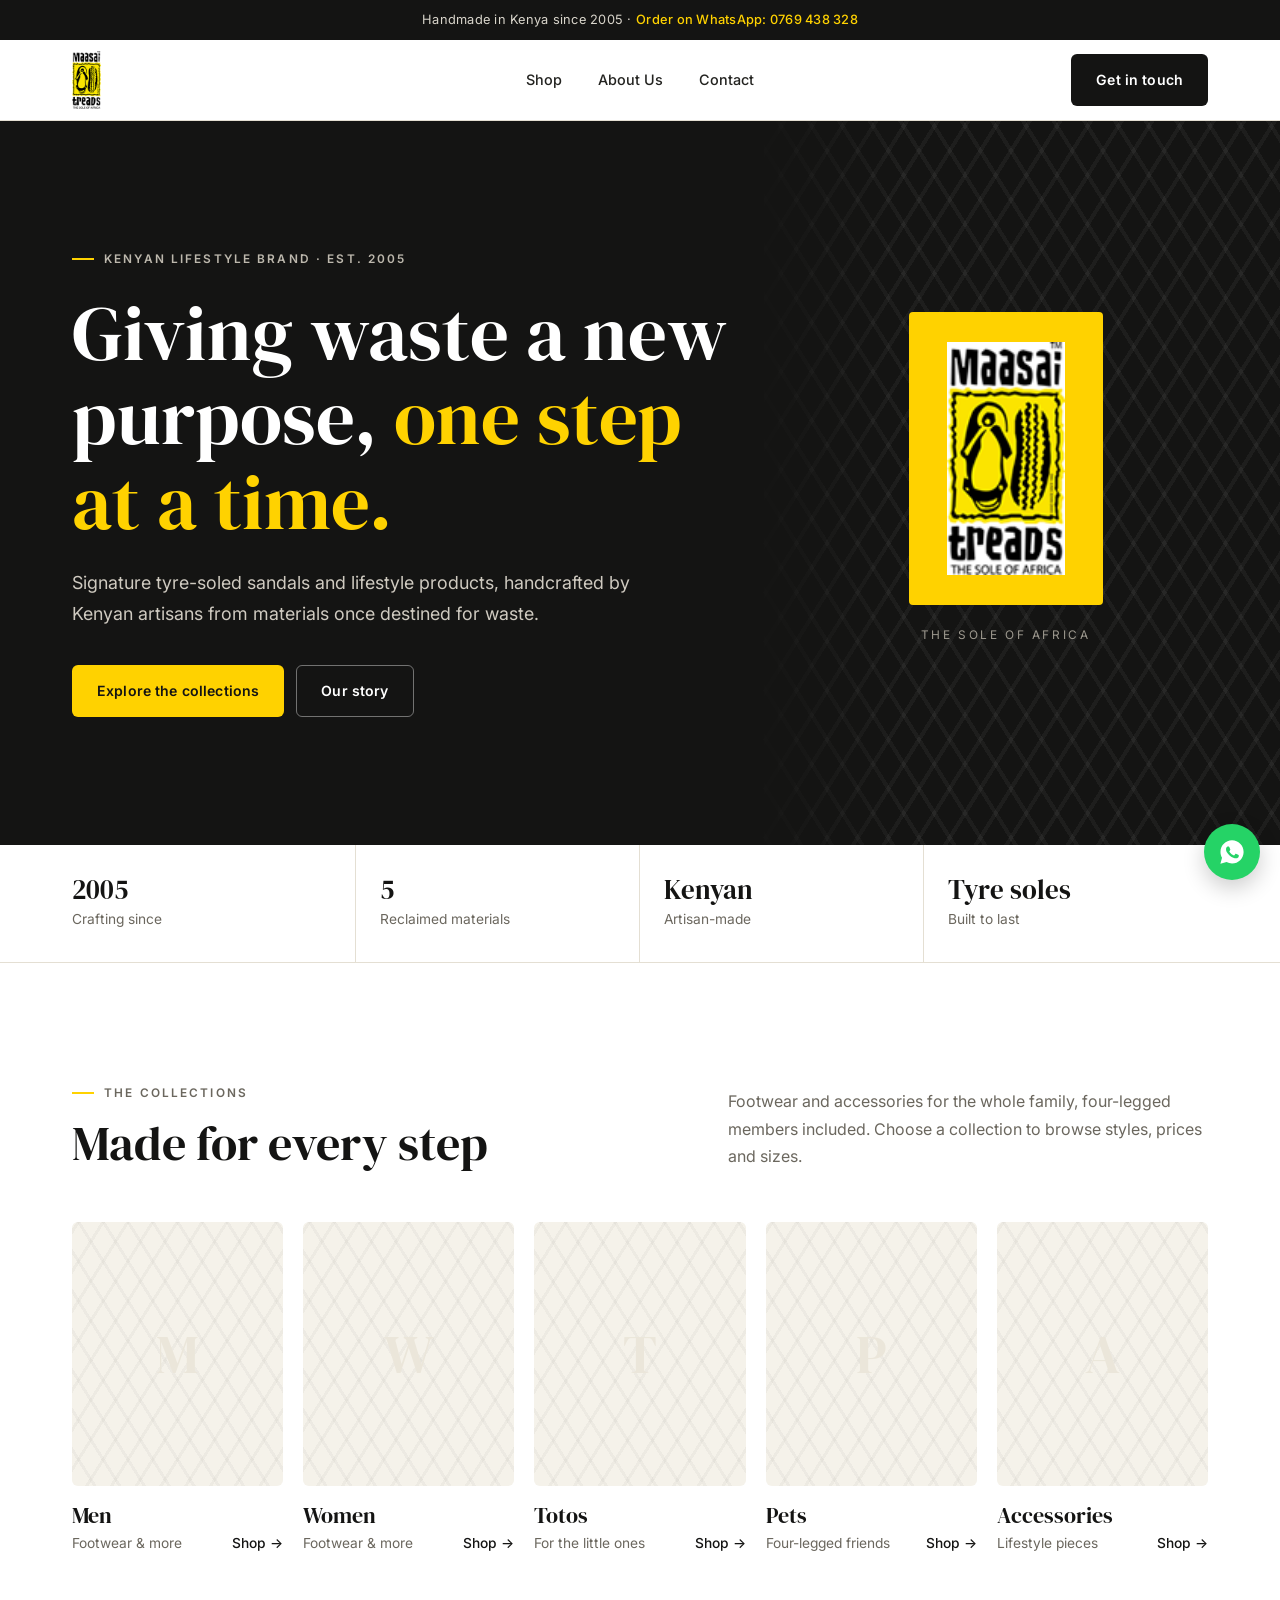
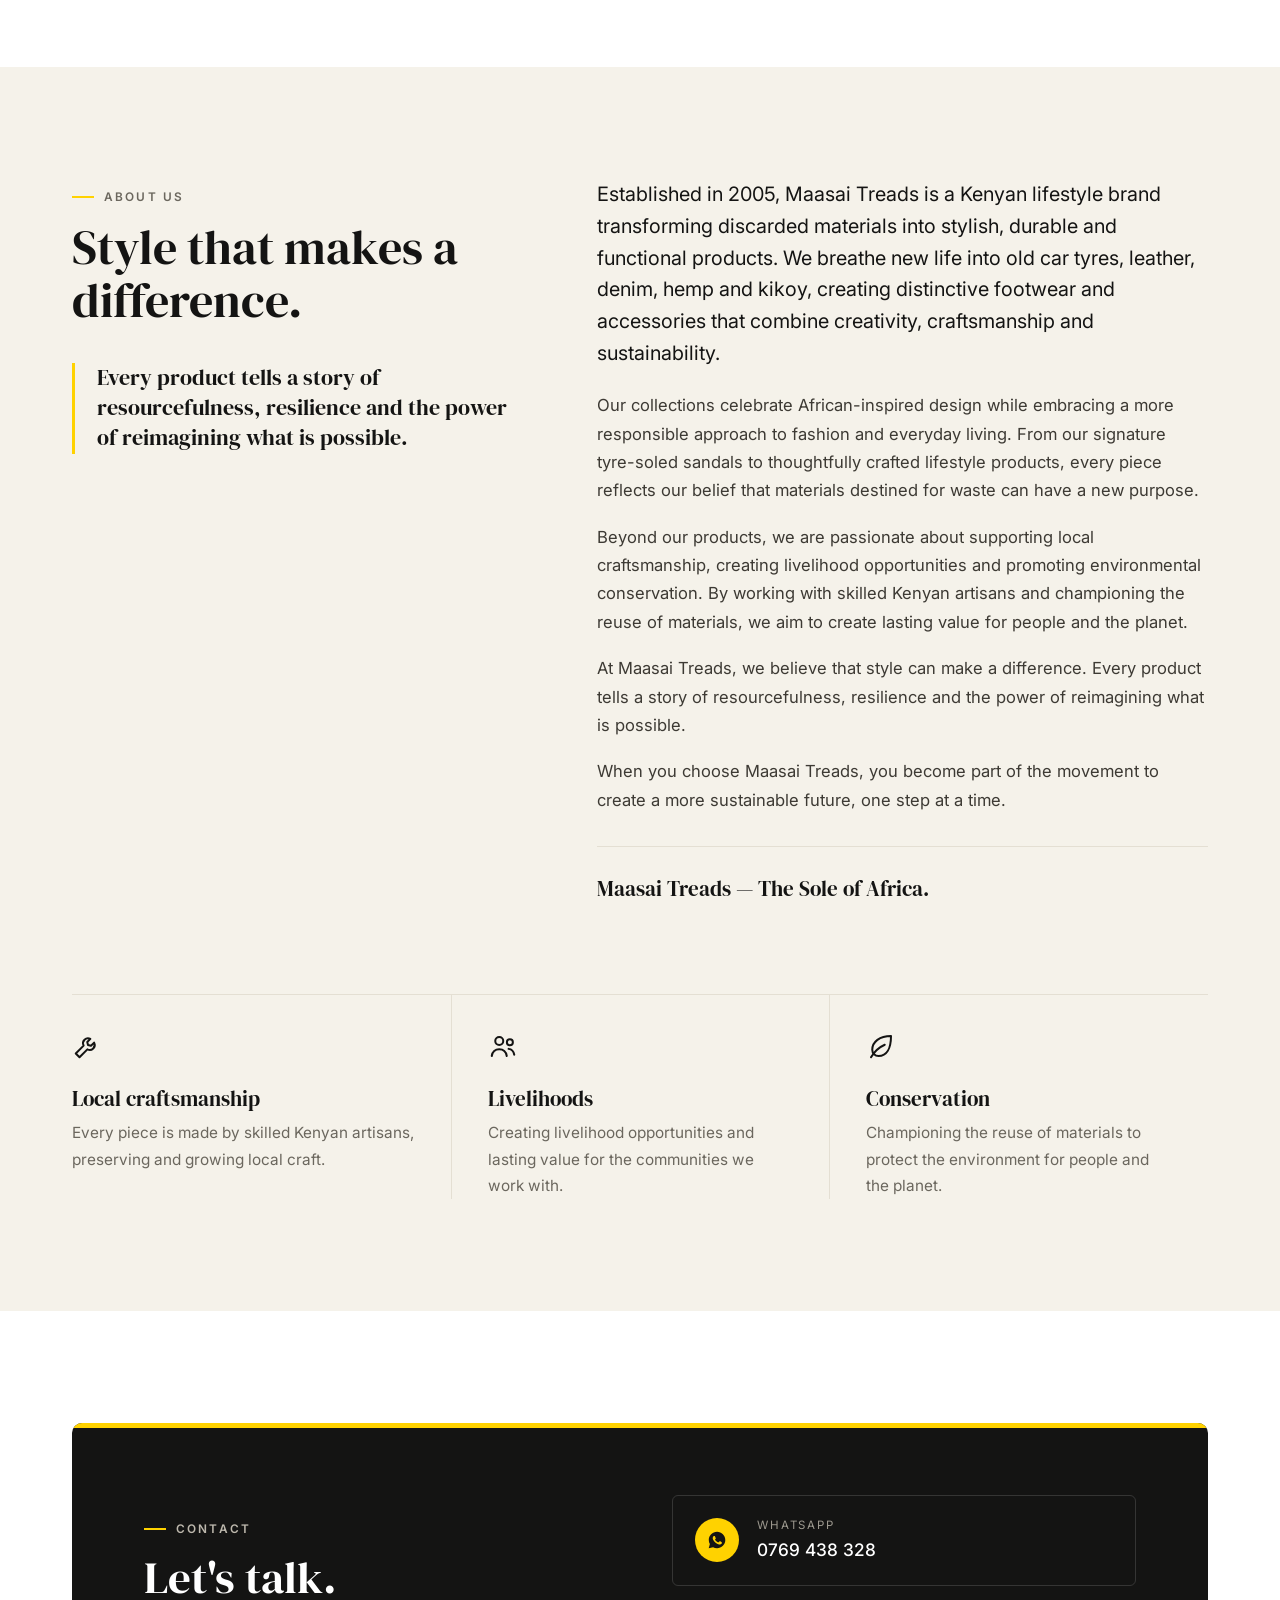
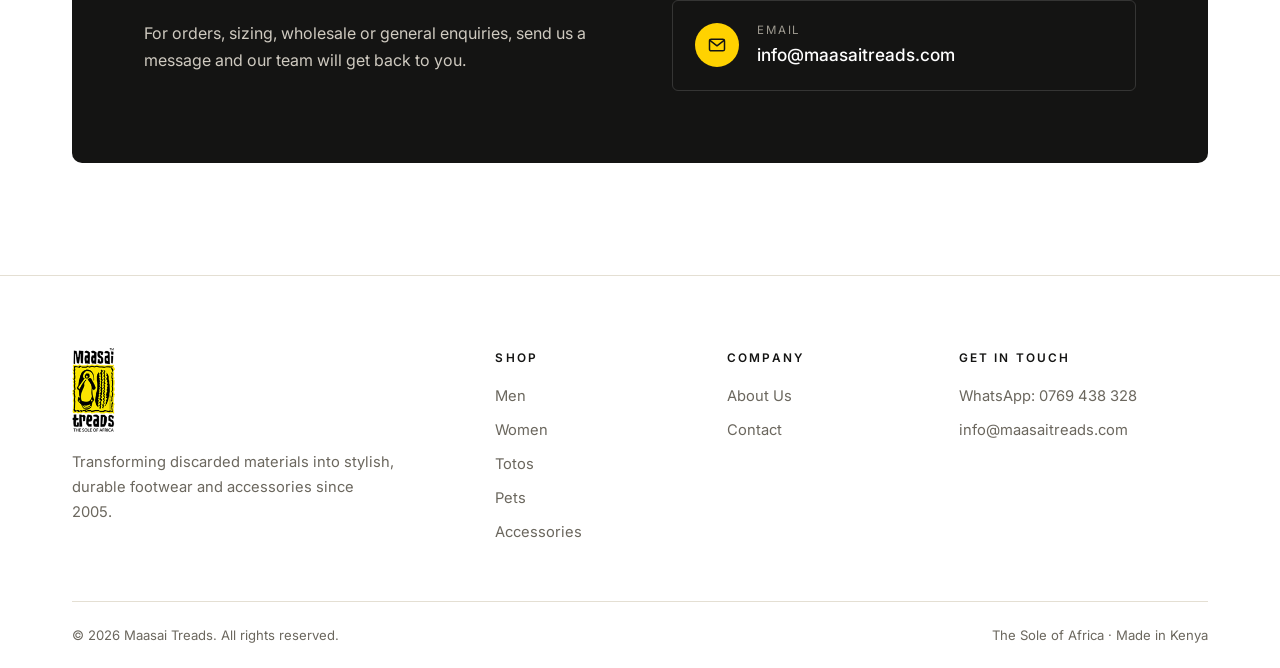
==== index.html @ 95a35d1b "Maasai Treads website: homepage and category shop pages Co-Authored-By: Claude Opus 5.5 <noreply@ant" ====
<!DOCTYPE html>
<html lang="en-GB">
<head>
<meta charset="utf-8">
<meta name="viewport" content="width=device-width, initial-scale=1">
<title>Maasai Treads — The Sole of Africa</title>
<meta name="description" content="Kenyan lifestyle brand since 2005, turning old car tyres, leather, denim, hemp and kikoy into footwear and accessories for men, women, totos and pets.">
<link rel="icon" href="assets/logo.png">
<link rel="preconnect" href="https://fonts.googleapis.com">
<link rel="preconnect" href="https://fonts.gstatic.com" crossorigin>
<link href="https://fonts.googleapis.com/css2?family=DM+Serif+Display&family=Inter:wght@400;500;600&display=swap" rel="stylesheet">
<link rel="stylesheet" href="assets/styles.css">
</head>
<body>

<div class="announce">Handmade in Kenya since 2005 · <a href="https://wa.me/254769438328" target="_blank" rel="noopener">Order on WhatsApp: 0769 438 328</a></div>

<header>
  <div class="wrap nav">
    <a class="brand" href="#top" aria-label="Maasai Treads home"><img src="assets/logo.png" alt="Maasai Treads — The Sole of Africa"></a>
    <ul>
      <li><a href="#shop">Shop</a></li>
      <li><a href="#about">About Us</a></li>
      <li><a href="#contact">Contact</a></li>
    </ul>
    <div class="nav-cta"><a class="btn btn-dark" href="#contact">Get in touch</a></div>
  </div>
</header>

<main id="top">

<section class="hero" style="padding:0">
  <div class="wrap hero-grid">
    <div>
      <div class="eyebrow">Kenyan lifestyle brand · Est. 2005</div>
      <h1>Giving waste a new purpose, <span>one step at a time.</span></h1>
      <p class="lede">Signature tyre-soled sandals and lifestyle products, handcrafted by Kenyan artisans from materials once destined for waste.</p>
      <div class="hero-actions">
        <a class="btn btn-yellow" href="#shop">Explore the collections</a>
        <a class="btn btn-ghost" href="#about">Our story</a>
      </div>
    </div>
    <div class="hero-mark">
      <div class="plate"><img src="assets/logo.png" alt=""></div>
      <small>The Sole of Africa</small>
    </div>
  </div>
</section>

<div class="facts">
  <div class="wrap facts-grid">
    <div class="fact"><b>2005</b><span>Crafting since</span></div>
    <div class="fact"><b>5</b><span>Reclaimed materials</span></div>
    <div class="fact"><b>Kenyan</b><span>Artisan-made</span></div>
    <div class="fact"><b>Tyre soles</b><span>Built to last</span></div>
  </div>
</div>

<section id="shop">
  <div class="wrap">
    <div class="section-head">
      <div>
        <div class="eyebrow">The collections</div>
        <h2>Made for every step</h2>
      </div>
      <p>Footwear and accessories for the whole family, four-legged members included. Choose a collection to browse styles, prices and sizes.</p>
    </div>
    <div class="cats">
      <a class="cat" href="men.html">
        <div class="img"><span>M</span></div><h3>Men</h3><p>Footwear &amp; more <em>Shop →</em></p>
      </a>
      <a class="cat" href="women.html">
        <div class="img"><span>W</span></div><h3>Women</h3><p>Footwear &amp; more <em>Shop →</em></p>
      </a>
      <a class="cat" href="totos.html">
        <div class="img"><span>T</span></div><h3>Totos</h3><p>For the little ones <em>Shop →</em></p>
      </a>
      <a class="cat" href="pets.html">
        <div class="img"><span>P</span></div><h3>Pets</h3><p>Four-legged friends <em>Shop →</em></p>
      </a>
      <a class="cat" href="accessories.html">
        <div class="img"><span>A</span></div><h3>Accessories</h3><p>Lifestyle pieces <em>Shop →</em></p>
      </a>
    </div>
  </div>
</section>

<section id="about" class="about">
  <div class="wrap">
    <div class="about-grid">
      <div class="about-aside">
        <div class="eyebrow">About Us</div>
        <h2>Style that makes a difference.</h2>
        <blockquote>Every product tells a story of resourcefulness, resilience and the power of reimagining what is possible.</blockquote>
      </div>
      <div class="about-copy">
        <p>Established in 2005, Maasai Treads is a Kenyan lifestyle brand transforming discarded materials into stylish, durable and functional products. We breathe new life into old car tyres, leather, denim, hemp and kikoy, creating distinctive footwear and accessories that combine creativity, craftsmanship and sustainability.</p>
        <p>Our collections celebrate African-inspired design while embracing a more responsible approach to fashion and everyday living. From our signature tyre-soled sandals to thoughtfully crafted lifestyle products, every piece reflects our belief that materials destined for waste can have a new purpose.</p>
        <p>Beyond our products, we are passionate about supporting local craftsmanship, creating livelihood opportunities and promoting environmental conservation. By working with skilled Kenyan artisans and championing the reuse of materials, we aim to create lasting value for people and the planet.</p>
        <p>At Maasai Treads, we believe that style can make a difference. Every product tells a story of resourcefulness, resilience and the power of reimagining what is possible.</p>
        <p>When you choose Maasai Treads, you become part of the movement to create a more sustainable future, one step at a time.</p>
        <div class="signoff">Maasai Treads — The Sole of Africa.</div>
      </div>
    </div>
    <div class="values">
      <div class="value">
        <svg viewBox="0 0 24 24" fill="none" stroke="currentColor" stroke-width="1.6" stroke-linecap="round" stroke-linejoin="round" aria-hidden="true"><path d="M14.7 6.3a4 4 0 0 0-5.4 5.4L3 18l3 3 6.3-6.3a4 4 0 0 0 5.4-5.4l-2.5 2.5-2.4-.6-.6-2.4 2.5-2.5Z"/></svg>
        <h3>Local craftsmanship</h3><p>Every piece is made by skilled Kenyan artisans, preserving and growing local craft.</p>
      </div>
      <div class="value">
        <svg viewBox="0 0 24 24" fill="none" stroke="currentColor" stroke-width="1.6" stroke-linecap="round" stroke-linejoin="round" aria-hidden="true"><circle cx="9" cy="8" r="3.2"/><path d="M3 20c.6-3.4 3-5.4 6-5.4s5.4 2 6 5.4"/><circle cx="17.5" cy="9" r="2.4"/><path d="M16.5 14.3c2.4.2 4 1.9 4.5 4.7"/></svg>
        <h3>Livelihoods</h3><p>Creating livelihood opportunities and lasting value for the communities we work with.</p>
      </div>
      <div class="value">
        <svg viewBox="0 0 24 24" fill="none" stroke="currentColor" stroke-width="1.6" stroke-linecap="round" stroke-linejoin="round" aria-hidden="true"><path d="M20 4c-9 0-15 4.5-15 11a5 5 0 0 0 5 5c6.5 0 10-6 10-16Z"/><path d="M4 21c3-5 6.5-8 11-10"/></svg>
        <h3>Conservation</h3><p>Championing the reuse of materials to protect the environment for people and the planet.</p>
      </div>
    </div>
  </div>
</section>

<section id="contact">
  <div class="wrap">
    <div class="contact-box">
      <div>
        <div class="eyebrow">Contact</div>
        <h2>Let's talk.</h2>
        <p>For orders, sizing, wholesale or general enquiries, send us a message and our team will get back to you.</p>
      </div>
      <div class="contact-list">
        <a class="contact-item" href="https://wa.me/254769438328" target="_blank" rel="noopener">
          <span class="ic"><svg viewBox="0 0 24 24" fill="currentColor" aria-hidden="true"><path d="M12.04 2C6.58 2 2.13 6.45 2.13 11.91c0 1.75.46 3.45 1.32 4.95L2.05 22l5.25-1.38a9.9 9.9 0 0 0 4.74 1.21h.01c5.46 0 9.91-4.45 9.91-9.91C21.96 6.45 17.5 2 12.04 2Zm5.8 14.03c-.24.68-1.42 1.3-1.950 1.35-.5.05-.97.23-3.26-.68-2.76-1.09-4.5-3.91-4.64-4.09-.13-.18-1.1-1.47-1.1-2.8 0-1.33.7-1.99.95-2.260.24-.27.53-.34.71-.34l.51.01c.16.01.38-.06.6.46.23.54.77 1.87.84 2.01.07.13.11.29.02.47-.09.18-.13.29-.27.45-.13.16-.28.35-.4.47-.13.13-.27.28-.12.55.16.27.7 1.15 1.5 1.86 1.03.92 1.9 1.2 2.17 1.34.27.13.43.11.58-.07.16-.18.67-.78.85-1.05.18-.27.36-.22.6-.13.25.09 1.57.74 1.84.88.27.13.45.2.52.31.07.11.07.65-.17 1.33Z"/></svg></span>
          <span><small>WhatsApp</small><strong>0769 438 328</strong></span>
        </a>
        <a class="contact-item" href="mailto:info@maasaitreads.com">
          <span class="ic"><svg viewBox="0 0 24 24" fill="none" stroke="currentColor" stroke-width="1.8" stroke-linecap="round" stroke-linejoin="round" aria-hidden="true"><rect x="3" y="5" width="18" height="14" rx="2"/><path d="m3.5 6.5 8.5 6.5 8.5-6.5"/></svg></span>
          <span><small>Email</small><strong>info@maasaitreads.com</strong></span>
        </a>
      </div>
    </div>
  </div>
</section>

</main>

<footer>
  <div class="wrap">
    <div class="foot-grid">
      <div>
        <img src="assets/logo.png" alt="Maasai Treads">
        <p>Transforming discarded materials into stylish, durable footwear and accessories since 2005.</p>
      </div>
      <div>
        <h4>Shop</h4>
        <ul>
          <li><a href="men.html">Men</a></li>
          <li><a href="women.html">Women</a></li>
          <li><a href="totos.html">Totos</a></li>
          <li><a href="pets.html">Pets</a></li>
          <li><a href="accessories.html">Accessories</a></li>
        </ul>
      </div>
      <div>
        <h4>Company</h4>
        <ul>
          <li><a href="#about">About Us</a></li>
          <li><a href="#contact">Contact</a></li>
        </ul>
      </div>
      <div>
        <h4>Get in touch</h4>
        <ul>
          <li><a href="https://wa.me/254769438328" target="_blank" rel="noopener">WhatsApp: 0769 438 328</a></li>
          <li><a href="mailto:info@maasaitreads.com">info@maasaitreads.com</a></li>
        </ul>
      </div>
    </div>
    <div class="foot-bottom">
      <span>© <span id="yr">2026</span> Maasai Treads. All rights reserved.</span>
      <span>The Sole of Africa · Made in Kenya</span>
    </div>
  </div>
</footer>

<a class="wa-float" href="https://wa.me/254769438328" target="_blank" rel="noopener" aria-label="Chat with us on WhatsApp">
  <svg viewBox="0 0 24 24" fill="currentColor" aria-hidden="true"><path d="M12.04 2C6.58 2 2.13 6.45 2.130 11.91c0 1.75.46 3.45 1.32 4.95L2.05 22l5.25-1.38a9.9 9.9 0 0 0 4.74 1.21h.01c5.46 0 9.91-4.45 9.91-9.91C21.96 6.45 17.5 2 12.04 2Zm5.8 14.03c-.24.68-1.42 1.3-1.95 1.35-.5.05-.97.23-3.26-.68-2.76-1.09-4.5-3.91-4.64-4.09-.13-.18-1.1-1.47-1.1-2.8 0-1.33.7-1.99.95-2.26.24-.27.53-.34.71-.34l.51.01c.16.01.38-.06.6.46.23.54.77 1.87.84 2.01.07.13.11.29.02.47-.09.18-.13.29-.27.45-.13.16-.28.35-.4.47-.13.13-.27.28-.12.55.16.27.7 1.15 1.5 1.86 1.03.92 1.9 1.2 2.17 1.34.27.13.43.11.58-.07.16-.18.67-.78.85-1.05.18-.27.36-.22.6-.13.25.09 1.57.74 1.84.88.27.13.45.2.52.31.07.11.07.65-.17 1.33Z"/></svg>
</a>

<script>document.getElementById('yr').textContent=new Date().getFullYear()</script>
</body>
</html>
---- assets/styles.css ----
:root{
  --yellow:#ffd200;
  --black:#141413;
  --ink:#232320;
  --muted:#6b675e;
  --paper:#ffffff;
  --stone:#f5f2ea;
  --stone-2:#ebe6da;
  --line:#e4dfd3;
  --r:6px;
  --maxw:1200px;
  --f-display:'DM Serif Display',Georgia,serif;
  --f-body:'Inter',system-ui,-apple-system,'Segoe UI',sans-serif;
}
*{box-sizing:border-box}
html{scroll-behavior:smooth;scroll-padding-top:90px}
body{margin:0;background:var(--paper);color:var(--ink);font-family:var(--f-body);font-size:16px;line-height:1.7;-webkit-font-smoothing:antialiased}
h1,h2,h3{font-family:var(--f-display);font-weight:400;line-height:1.1;margin:0;color:var(--black)}
p{margin:0 0 1.1em}
a{color:inherit}
img{max-width:100%;display:block}
.wrap{max-width:var(--maxw);margin:0 auto;padding:0 32px}
.eyebrow{display:inline-flex;align-items:center;gap:10px;font-size:.74rem;font-weight:600;letter-spacing:.18em;text-transform:uppercase;color:var(--muted)}
.eyebrow::before{content:"";width:22px;height:2px;background:var(--yellow)}

/* announcement + header */
.announce{background:var(--black);color:#d9d5cb;font-size:.8rem;text-align:center;padding:9px 16px;letter-spacing:.02em}
.announce a{color:var(--yellow);text-decoration:none;font-weight:500}
header{position:sticky;top:0;z-index:20;background:rgba(255,255,255,.96);backdrop-filter:blur(8px);border-bottom:1px solid var(--line)}
.nav{display:grid;grid-template-columns:1fr auto 1fr;align-items:center;height:80px}
.brand{display:flex;align-items:center;text-decoration:none}
.brand img{height:58px;width:auto}
.nav ul{display:flex;gap:36px;list-style:none;margin:0;padding:0}
.nav ul a{text-decoration:none;font-size:.9rem;font-weight:500;color:var(--ink);padding:6px 0;border-bottom:2px solid transparent}
.nav ul a:hover{border-color:var(--yellow)}
.nav-cta{justify-self:end}
.btn{display:inline-flex;align-items:center;justify-content:center;gap:9px;padding:13px 24px;border-radius:var(--r);font-weight:600;font-size:.88rem;letter-spacing:.01em;text-decoration:none;border:1px solid transparent;transition:background .2s,color .2s,border-color .2s}
.btn-dark{background:var(--black);color:#fff}
.btn-dark:hover{background:#000}
.btn-yellow{background:var(--yellow);color:var(--black)}
.btn-yellow:hover{background:#ffdc33}
.btn-ghost{border-color:rgba(255,255,255,.4);color:#fff}
.btn-ghost:hover{border-color:#fff}
.btn svg{width:17px;height:17px;flex:none}

/* hero */
.hero{background:var(--black);color:#fff;position:relative;overflow:hidden}
.hero::after{content:"";position:absolute;inset:0 0 0 58%;
  background-image:
    repeating-linear-gradient(58deg, transparent 0 22px, rgba(255,255,255,.045) 22px 26px),
    repeating-linear-gradient(-58deg, transparent 0 22px, rgba(255,255,255,.045) 22px 26px);
  -webkit-mask-image:linear-gradient(90deg,transparent,#000 30%);mask-image:linear-gradient(90deg,transparent,#000 30%)}
.hero-grid{position:relative;z-index:1;display:grid;grid-template-columns:1.25fr .75fr;gap:56px;align-items:center;padding-top:120px;padding-bottom:128px}
.hero .eyebrow{color:#bdb8ad}
.hero h1{color:#fff;font-size:clamp(2.7rem,6vw,4.8rem);margin:22px 0 24px;max-width:12em}
.hero h1 span{color:var(--yellow)}
.hero .lede{font-size:1.12rem;color:#cfcac0;max-width:33em}
.hero-actions{display:flex;flex-wrap:wrap;gap:12px;margin-top:36px}
.hero-mark{justify-self:center;display:flex;flex-direction:column;align-items:center;gap:20px}
.hero-mark .plate{background:var(--yellow);padding:30px 38px;border-radius:4px}
.hero-mark img{width:118px;height:auto}
.hero-mark small{font-size:.74rem;letter-spacing:.22em;text-transform:uppercase;color:#9d998f}

/* facts bar */
.facts{border-bottom:1px solid var(--line)}
.facts-grid{display:grid;grid-template-columns:repeat(4,1fr)}
.fact{padding:30px 24px;border-right:1px solid var(--line)}
.fact:first-child{padding-left:0}
.fact:last-child{border-right:0}
.fact b{display:block;font-family:var(--f-display);font-weight:400;font-size:1.7rem;color:var(--black);line-height:1.1}
.fact span{font-size:.86rem;color:var(--muted)}

/* sections */
section{padding:112px 0}
.section-head{display:flex;justify-content:space-between;align-items:flex-end;gap:40px;margin-bottom:52px}
.section-head h2{font-size:clamp(2.1rem,4vw,3rem);margin-top:14px;max-width:14em}
.section-head p{color:var(--muted);max-width:30em;margin:0}

/* categories */
.cats{display:grid;grid-template-columns:repeat(5,1fr);gap:20px}
.cat{display:block;text-decoration:none;color:inherit}
.cat .img{position:relative;aspect-ratio:4/5;border-radius:var(--r);overflow:hidden;background:var(--stone);
  background-image:
    repeating-linear-gradient(58deg, transparent 0 18px, rgba(20,20,19,.035) 18px 21px),
    repeating-linear-gradient(-58deg, transparent 0 18px, rgba(20,20,19,.035) 18px 21px);
  display:grid;place-items:center;transition:background-color .3s}
.cat .img span{font-family:var(--f-display);font-size:3.4rem;color:var(--stone-2);transition:color .3s}
.cat:hover .img{background-color:var(--stone-2)}
.cat:hover .img span{color:#d8d1c0}
.cat .img::after{content:"";position:absolute;left:0;right:0;bottom:0;height:4px;background:var(--yellow);transform:scaleX(0);transform-origin:left;transition:transform .35s}
.cat:hover .img::after{transform:scaleX(1)}
.cat h3{font-size:1.35rem;margin-top:18px}
.cat p{display:flex;justify-content:space-between;font-size:.86rem;color:var(--muted);margin:4px 0 0}
.cat p em{font-style:normal;color:var(--black);font-weight:500}

/* about */
.about{background:var(--stone)}
.about-grid{display:grid;grid-template-columns:5fr 7fr;gap:88px;align-items:start}
.about h2{font-size:clamp(2.1rem,4vw,3rem);margin-top:14px}
.about-aside{position:sticky;top:120px}
.about-aside blockquote{margin:36px 0 0;padding:0 0 0 22px;border-left:3px solid var(--yellow);font-family:var(--f-display);font-size:1.4rem;line-height:1.35;color:var(--black)}
.about-copy p{color:#3d3a34;font-size:1.04rem}
.about-copy p:first-child{font-size:1.24rem;line-height:1.6;color:var(--black)}
.signoff{margin-top:32px;padding-top:24px;border-top:1px solid var(--line);font-family:var(--f-display);font-size:1.3rem;color:var(--black)}

/* values */
.values{display:grid;grid-template-columns:repeat(3,1fr);gap:0;margin-top:88px;border-top:1px solid var(--line)}
.value{padding:36px 36px 0 0}
.value + .value{padding-left:36px;border-left:1px solid var(--line)}
.value svg{width:30px;height:30px;color:var(--black);margin-bottom:18px}
.value h3{font-size:1.3rem;margin-bottom:10px}
.value p{margin:0;color:var(--muted);font-size:.96rem}

/* contact */
.contact-box{display:grid;grid-template-columns:1fr 1fr;gap:64px;align-items:center;background:var(--black);color:#fff;border-radius:10px;padding:72px;position:relative;overflow:hidden}
.contact-box::before{content:"";position:absolute;top:0;left:0;right:0;height:5px;background:var(--yellow)}
.contact-box .eyebrow{color:#bdb8ad}
.contact-box h2{color:#fff;font-size:clamp(2rem,3.6vw,2.8rem);margin:14px 0 18px}
.contact-box p{color:#cfcac0;margin:0}
.contact-list{display:grid;gap:14px}
.contact-item{display:flex;align-items:center;gap:18px;padding:20px 22px;border:1px solid rgba(255,255,255,.14);border-radius:var(--r);text-decoration:none;transition:border-color .2s,background .2s}
.contact-item:hover{border-color:var(--yellow);background:rgba(255,255,255,.03)}
.contact-item .ic{width:44px;height:44px;border-radius:50%;background:var(--yellow);color:var(--black);display:grid;place-items:center;flex:none}
.contact-item .ic svg{width:20px;height:20px}
.contact-item small{display:block;font-size:.72rem;letter-spacing:.16em;text-transform:uppercase;color:#9d998f}
.contact-item strong{display:block;font-weight:500;font-size:1.08rem;word-break:break-word}

/* footer */
footer{border-top:1px solid var(--line);padding:72px 0 0;font-size:.92rem}
.foot-grid{display:grid;grid-template-columns:2fr 1fr 1fr 1.3fr;gap:40px}
.foot-grid img{height:84px;width:auto;margin-bottom:18px}
.foot-grid p{color:var(--muted);max-width:22em}
.foot-grid h4{font-size:.74rem;font-weight:600;letter-spacing:.18em;text-transform:uppercase;color:var(--black);margin:0 0 16px}
.foot-grid ul{list-style:none;margin:0;padding:0;display:grid;gap:9px}
.foot-grid ul a{text-decoration:none;color:var(--muted)}
.foot-grid ul a:hover{color:var(--black)}
.foot-bottom{display:flex;flex-wrap:wrap;justify-content:space-between;gap:10px;margin-top:56px;padding:22px 0;border-top:1px solid var(--line);color:var(--muted);font-size:.82rem}

/* floating WhatsApp */
.wa-float{position:fixed;right:20px;bottom:20px;z-index:30;width:56px;height:56px;border-radius:50%;background:#25d366;color:#fff;display:grid;place-items:center;box-shadow:0 8px 22px rgba(0,0,0,.2)}
.wa-float svg{width:28px;height:28px}

@media (max-width:1040px){
  .cats{grid-template-columns:repeat(3,1fr)}
  .about-grid{grid-template-columns:1fr;gap:36px}
  .about-aside{position:static}
  .contact-box{grid-template-columns:1fr;gap:36px;padding:52px}
  .foot-grid{grid-template-columns:1fr 1fr}
}
@media (max-width:760px){
  .wrap{padding:0 16px}
  .nav{grid-template-columns:auto 1fr;height:68px}
  .nav ul{display:none}
  .brand img{height:48px}
  .nav-cta .btn{padding:10px 16px;font-size:.82rem}
  .hero::after{inset:0;opacity:.6}
  .hero-grid{grid-template-columns:1fr;padding-top:72px;padding-bottom:80px}
  .hero-mark{display:none}
  .facts-grid{grid-template-columns:1fr 1fr}
  .fact{padding:22px 0;border-right:0;border-bottom:1px solid var(--line)}
  .fact:nth-child(odd){padding-right:16px;border-right:1px solid var(--line)}
  .fact:nth-child(even){padding-left:16px}
  .fact:nth-last-child(-n+2){border-bottom:0}
  section{padding:72px 0}
  .section-head{display:block}
  .section-head p{margin-top:16px}
  .cats{grid-template-columns:1fr 1fr;gap:16px}
  .cat:last-child{grid-column:1 / -1}
  .cat:last-child .img{aspect-ratio:2/1}
  .values{grid-template-columns:1fr;margin-top:56px}
  .value,.value + .value{padding:28px 0;border-left:0;border-bottom:1px solid var(--line)}
  .value:last-child{border-bottom:0}
  .cat p em{display:none}
  .contact-box{padding:40px 20px}
  .contact-item{padding:16px;gap:14px}
  .contact-item strong{font-size:.98rem;word-break:normal}
  .foot-grid{grid-template-columns:1fr 1fr;gap:32px}
  .foot-grid > div:first-child{grid-column:1 / -1}
}

/* ---------- category pages ---------- */
.nav ul a[aria-current="page"]{border-color:var(--yellow)}
.page-head{background:var(--black);color:#fff;position:relative;overflow:hidden}
.page-head::after{content:"";position:absolute;inset:0 0 0 55%;
  background-image:
    repeating-linear-gradient(58deg, transparent 0 22px, rgba(255,255,255,.045) 22px 26px),
    repeating-linear-gradient(-58deg, transparent 0 22px, rgba(255,255,255,.045) 22px 26px);
  -webkit-mask-image:linear-gradient(90deg,transparent,#000 30%);mask-image:linear-gradient(90deg,transparent,#000 30%)}
.page-head .wrap{position:relative;z-index:1;padding-top:72px;padding-bottom:76px}
.crumbs{font-size:.82rem;color:#9d998f;margin-bottom:22px}
.crumbs a{color:#cfcac0;text-decoration:none}
.crumbs a:hover{color:var(--yellow)}
.page-head h1{color:#fff;font-size:clamp(2.6rem,6vw,4.4rem)}
.page-head p{color:#cfcac0;max-width:34em;margin:18px 0 0;font-size:1.06rem}

.cat-tabs{border-bottom:1px solid var(--line);background:var(--paper)}
.cat-tabs ul{display:flex;gap:8px;list-style:none;margin:0;padding:16px 0;overflow-x:auto;scrollbar-width:none}
.cat-tabs ul::-webkit-scrollbar{display:none}
.cat-tabs a{display:block;white-space:nowrap;padding:8px 18px;border:1px solid var(--line);border-radius:999px;font-size:.88rem;font-weight:500;text-decoration:none;color:var(--ink);transition:border-color .2s,background .2s}
.cat-tabs a:hover{border-color:var(--black)}
.cat-tabs a[aria-current="page"]{background:var(--black);border-color:var(--black);color:#fff}

.shop{padding:64px 0 96px}
.shop-bar{display:flex;justify-content:space-between;align-items:center;gap:16px;margin-bottom:28px;font-size:.88rem;color:var(--muted)}
.products{display:grid;grid-template-columns:repeat(4,1fr);gap:28px 22px}
.product{display:flex;flex-direction:column}
.product .img{position:relative;aspect-ratio:1/1;border-radius:var(--r);overflow:hidden;background:var(--stone);
  background-image:
    repeating-linear-gradient(58deg, transparent 0 18px, rgba(20,20,19,.035) 18px 21px),
    repeating-linear-gradient(-58deg, transparent 0 18px, rgba(20,20,19,.035) 18px 21px);
  display:grid;place-items:center}
.product .img img{width:100%;height:100%;object-fit:cover}
.product .img .ph{font-size:.72rem;font-weight:600;letter-spacing:.16em;text-transform:uppercase;color:#b9b2a2}
.product h3{font-size:1.2rem;margin-top:16px}
.product .price{font-weight:600;color:var(--black);margin-top:4px;font-size:.98rem}
.product .price.tbc{font-weight:500;color:var(--muted)}
.product .desc{color:var(--muted);font-size:.9rem;margin:6px 0 0}
.sizes{margin:14px 0 0;padding:0;border:0}
.sizes legend{font-size:.72rem;font-weight:600;letter-spacing:.14em;text-transform:uppercase;color:var(--muted);margin-bottom:8px;padding:0}
.sizes div{display:flex;flex-wrap:wrap;gap:6px}
.sizes label{position:relative}
.sizes input{position:absolute;opacity:0;inset:0;margin:0;cursor:pointer}
.sizes span{display:block;min-width:40px;padding:6px 10px;text-align:center;border:1px solid var(--line);border-radius:4px;font-size:.84rem;transition:border-color .15s,background .15s}
.sizes label:hover span{border-color:var(--black)}
.sizes input:checked + span{background:var(--black);border-color:var(--black);color:#fff}
.sizes input:focus-visible + span{outline:2px solid var(--yellow);outline-offset:2px}
.sizes.need span{border-color:#c2563a}
.size-hint{font-size:.8rem;color:#c2563a;margin:8px 0 0;min-height:1.2em}
.product .btn{margin-top:auto;width:100%}
.product .actions{margin-top:14px;padding-top:2px;flex:1;display:flex;flex-direction:column;justify-content:flex-end}

.help-strip{background:var(--stone);border-radius:10px;padding:36px 40px;display:flex;justify-content:space-between;align-items:center;gap:24px;margin-top:72px}
.help-strip h2{font-size:1.6rem}
.help-strip p{margin:6px 0 0;color:var(--muted)}

@media (max-width:1040px){
  .products{grid-template-columns:repeat(3,1fr)}
}
@media (max-width:760px){
  .page-head .wrap{padding-top:52px;padding-bottom:56px}
  .page-head::after{inset:0;opacity:.6}
  .shop{padding:40px 0 72px}
  .products{grid-template-columns:1fr 1fr;gap:28px 14px}
  .product h3{font-size:1.05rem}
  .product .img .ph{font-size:.62rem;letter-spacing:.1em;text-align:center;padding:0 8px}
  .sizes span{min-width:34px;padding:5px 7px;font-size:.8rem}
  .product .btn{padding:11px 10px;font-size:.8rem}
  .help-strip{flex-direction:column;align-items:flex-start;padding:28px 22px;margin-top:56px}
}
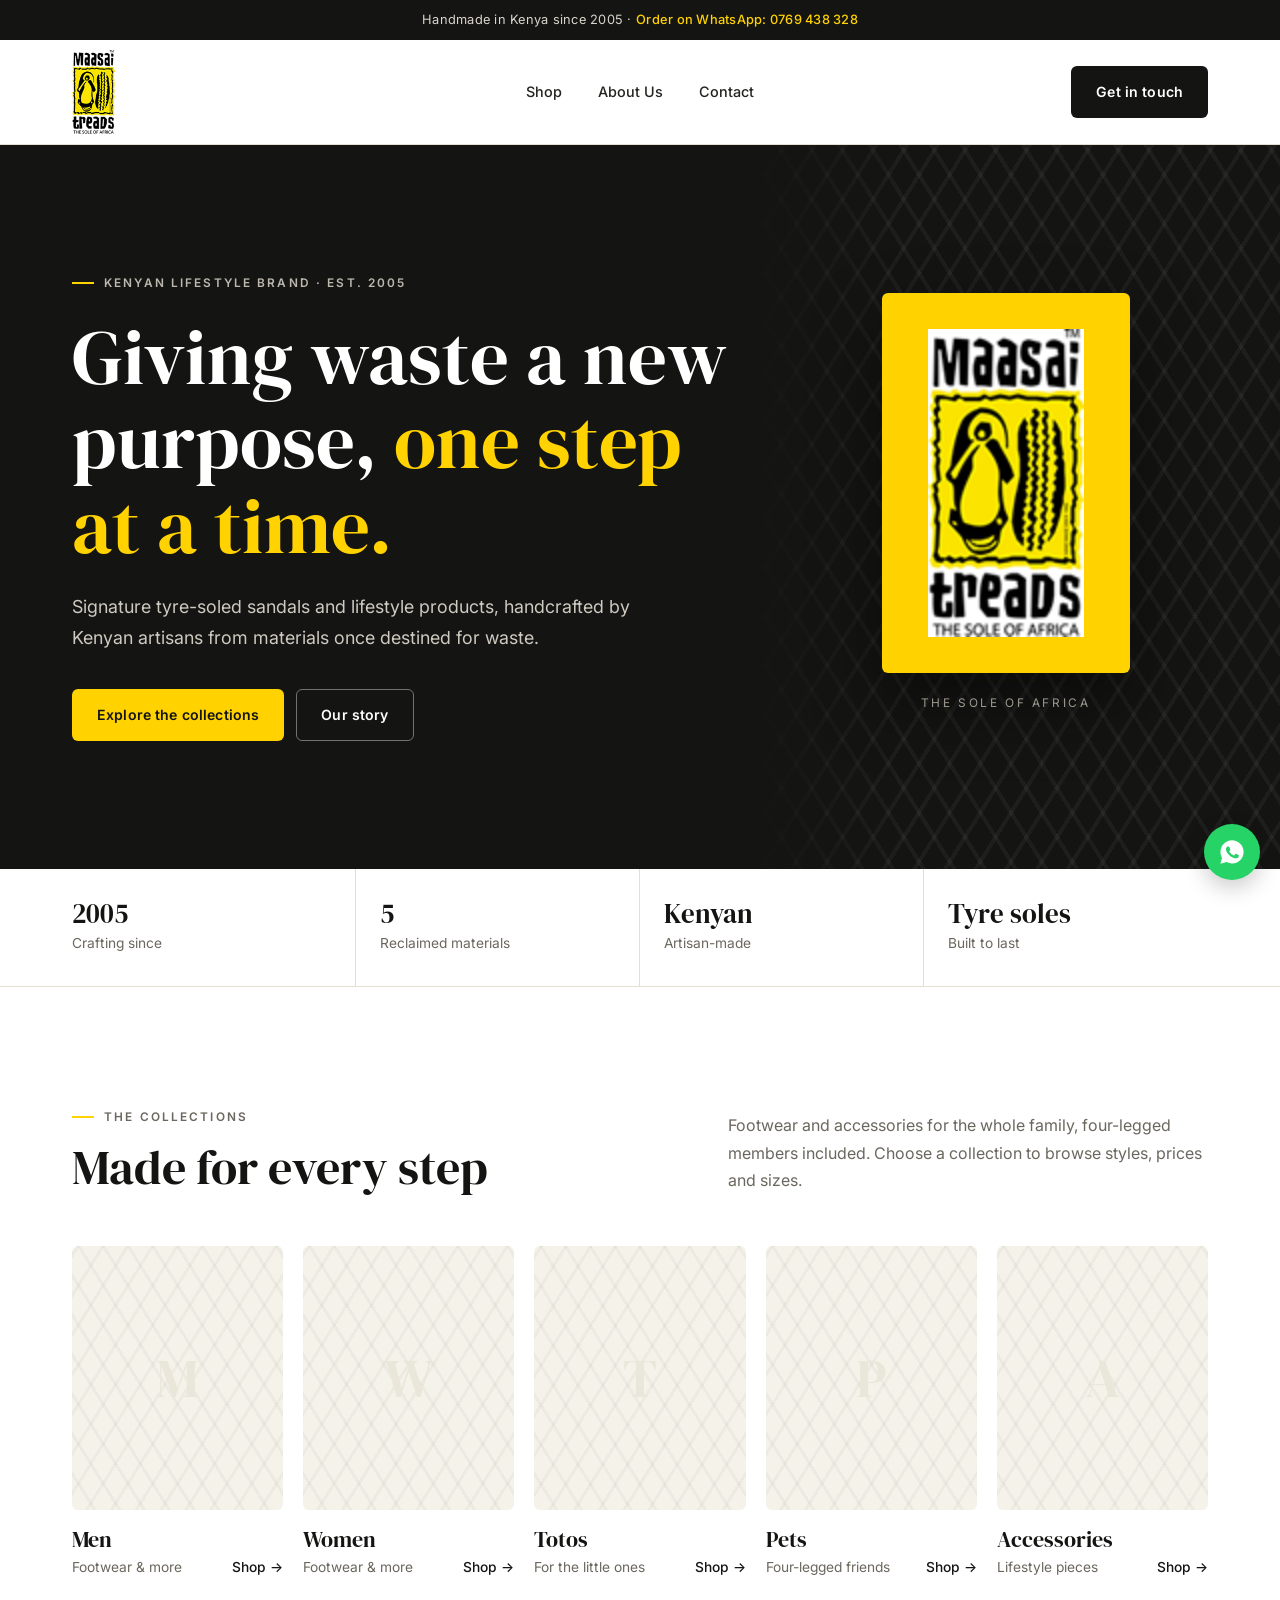
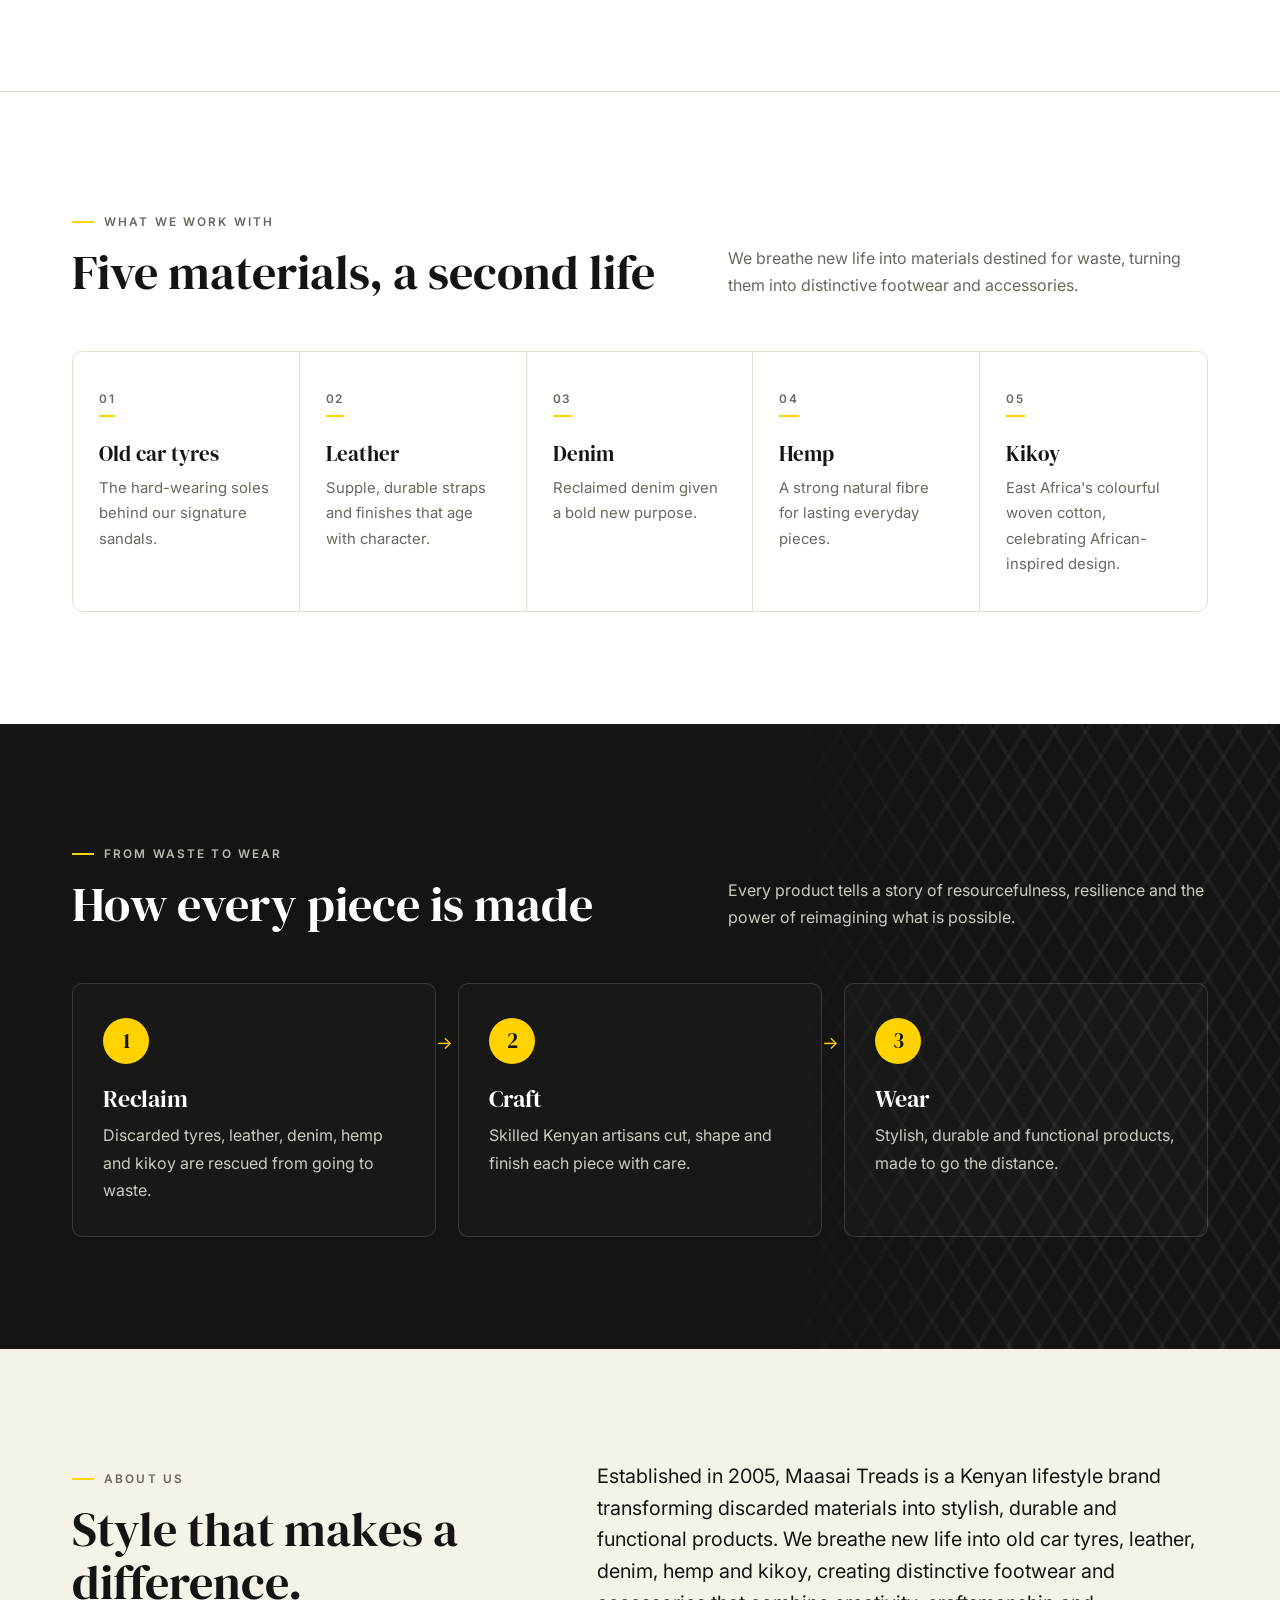
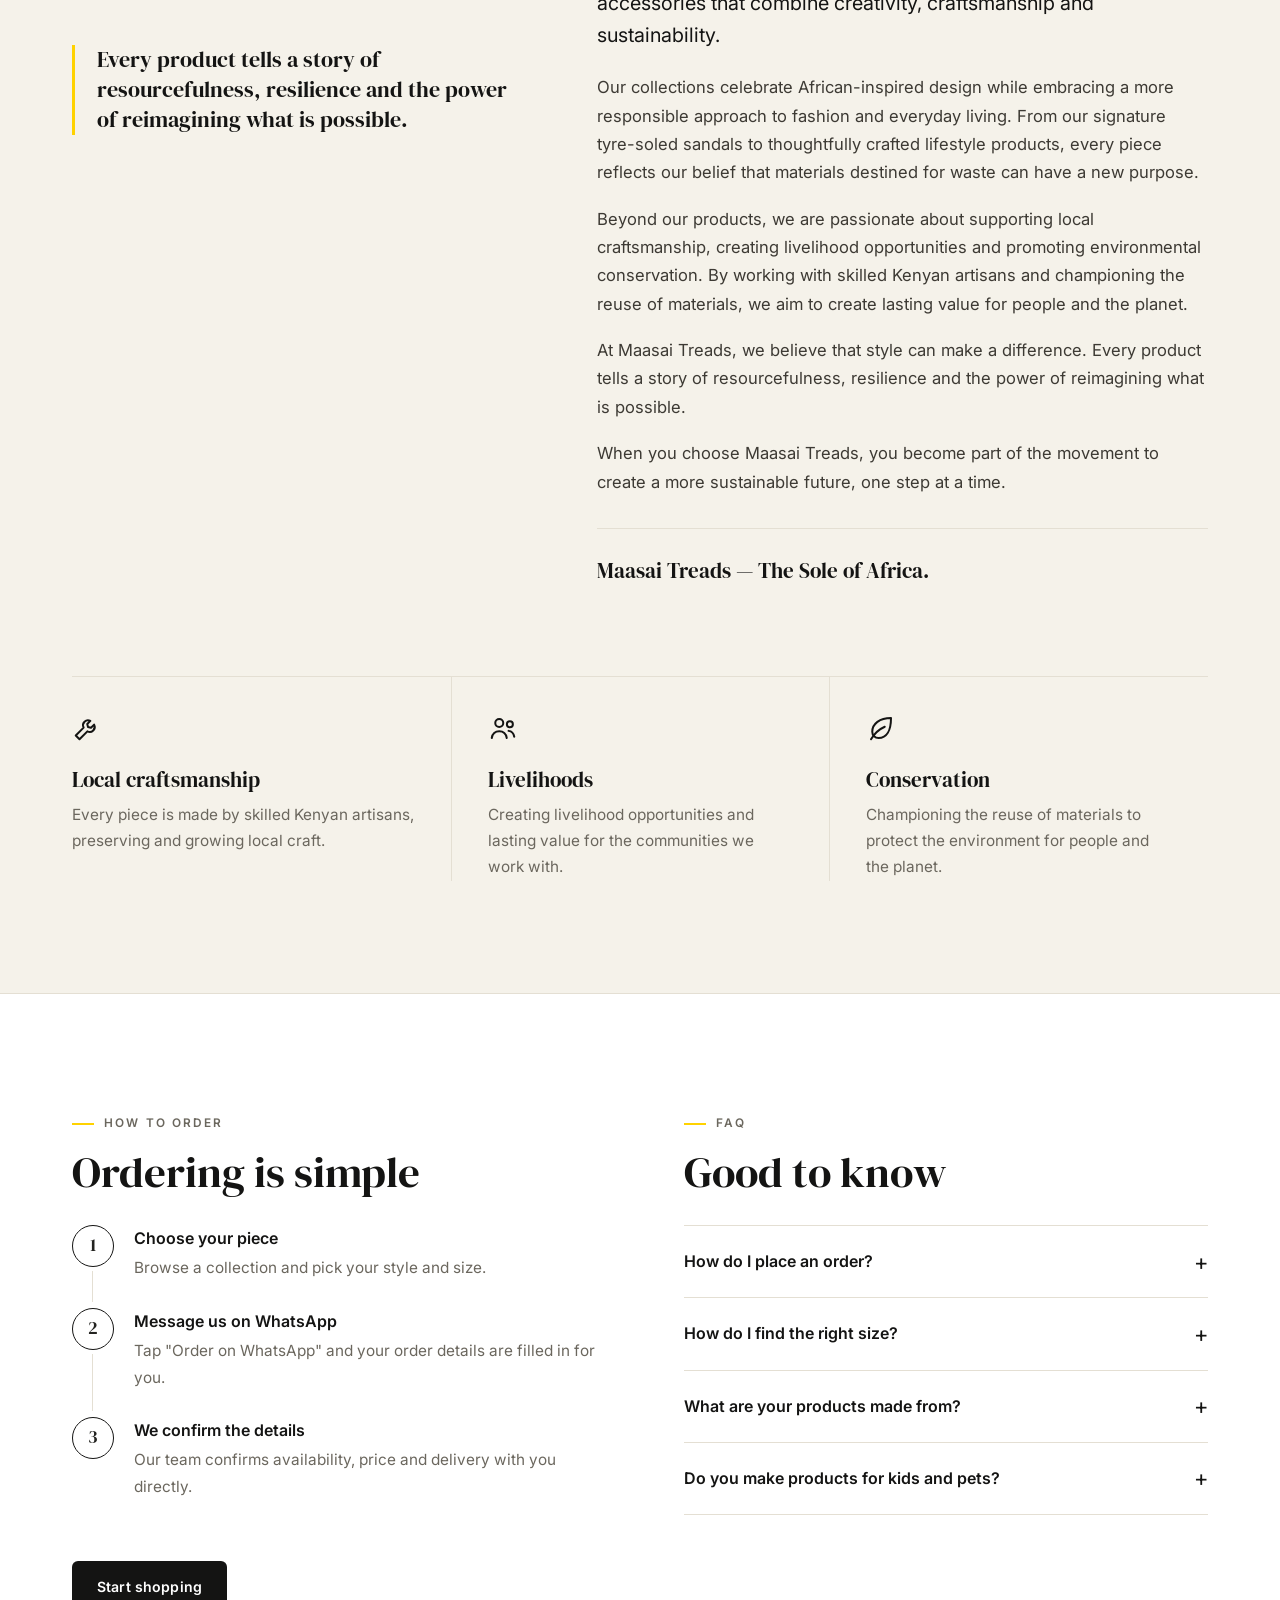
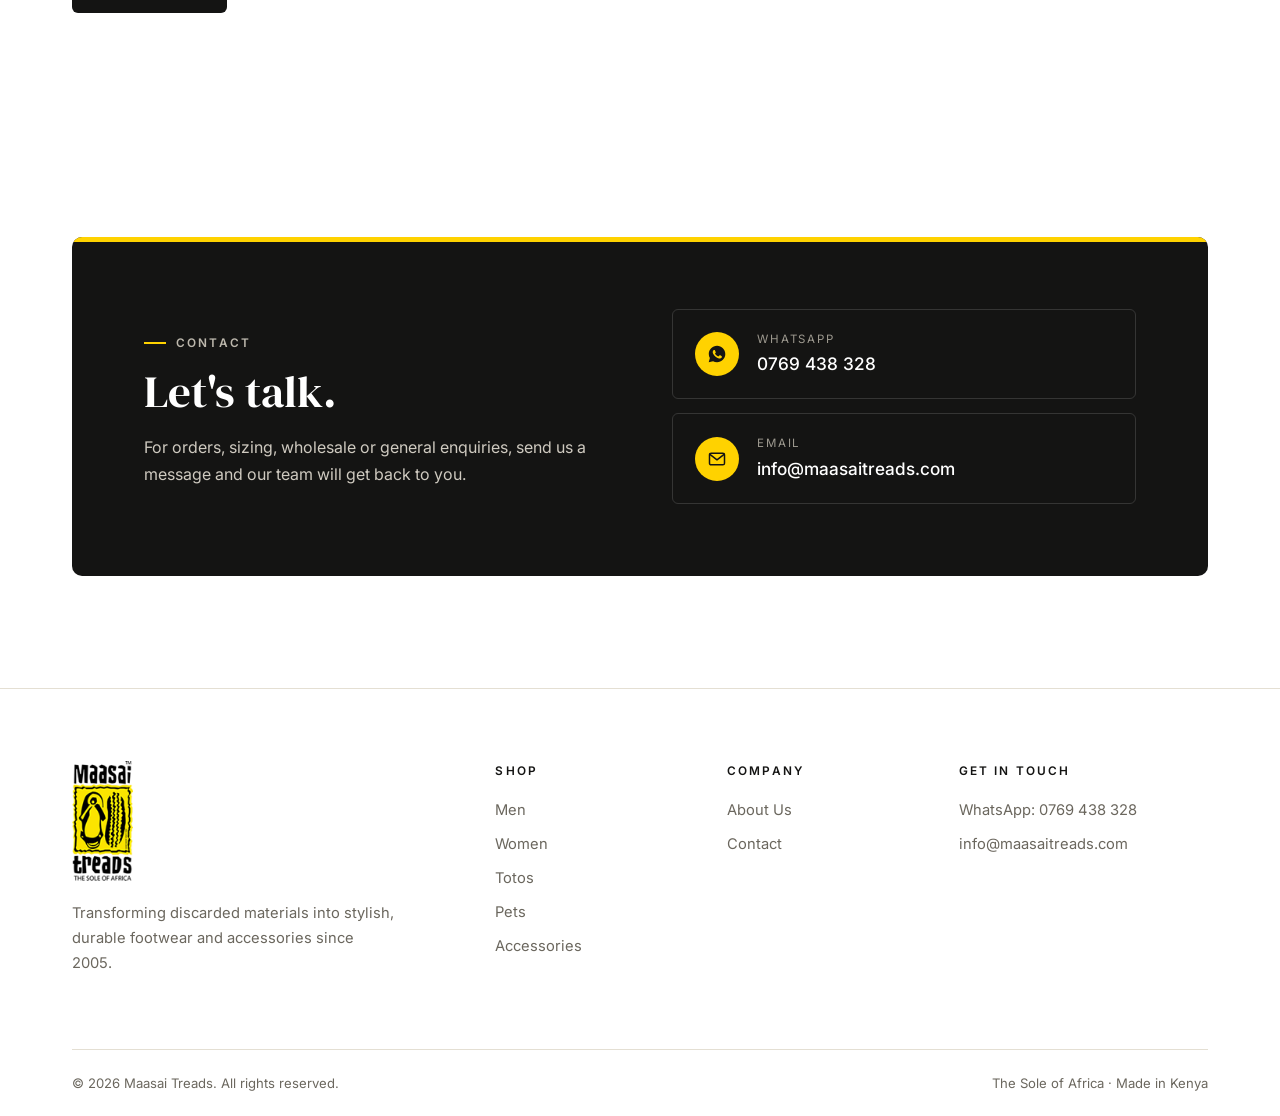
==== commit 00feab29: "Bigger logo, new homepage sections, mobile menu and share metadata Adds materials, how-it's-made, or" ====
--- a/index.html
+++ b/index.html
@@ -5,6 +5,16 @@
 <meta name="viewport" content="width=device-width, initial-scale=1">
 <title>Maasai Treads — The Sole of Africa</title>
 <meta name="description" content="Kenyan lifestyle brand since 2005, turning old car tyres, leather, denim, hemp and kikoy into footwear and accessories for men, women, totos and pets.">
+<link rel="canonical" href="https://maasai-treads.vercel.app/">
+<meta name="theme-color" content="#141413">
+<meta property="og:type" content="website">
+<meta property="og:site_name" content="Maasai Treads">
+<meta property="og:title" content="Maasai Treads — The Sole of Africa">
+<meta property="og:description" content="Kenyan lifestyle brand since 2005, turning old car tyres, leather, denim, hemp and kikoy into footwear and accessories for men, women, totos and pets.">
+<meta property="og:url" content="https://maasai-treads.vercel.app/">
+<meta property="og:image" content="https://maasai-treads.vercel.app/assets/logo.png">
+<meta name="twitter:card" content="summary">
+<script type="application/ld+json">{"@context": "https://schema.org", "@type": "Organization", "name": "Maasai Treads", "slogan": "The Sole of Africa", "url": "https://maasai-treads.vercel.app/", "logo": "https://maasai-treads.vercel.app/assets/logo.png", "foundingDate": "2005", "email": "info@maasaitreads.com", "telephone": "+254769438328", "address": {"@type": "PostalAddress", "addressCountry": "KE"}}</script>
 <link rel="icon" href="assets/logo.png">
 <link rel="preconnect" href="https://fonts.googleapis.com">
 <link rel="preconnect" href="https://fonts.gstatic.com" crossorigin>
@@ -23,6 +33,7 @@
       <li><a href="#about">About Us</a></li>
       <li><a href="#contact">Contact</a></li>
     </ul>
+    <button class="menu-btn" type="button" aria-label="Menu" aria-expanded="false"><span></span></button>
     <div class="nav-cta"><a class="btn btn-dark" href="#contact">Get in touch</a></div>
   </div>
 </header>
@@ -85,6 +96,42 @@
   </div>
 </section>
 
+<section class="materials-sec">
+  <div class="wrap">
+    <div class="section-head">
+      <div>
+        <div class="eyebrow">What we work with</div>
+        <h2>Five materials, a second life</h2>
+      </div>
+      <p>We breathe new life into materials destined for waste, turning them into distinctive footwear and accessories.</p>
+    </div>
+    <div class="mats">
+      <div class="mat"><span class="mat-n">01</span><h3>Old car tyres</h3><p>The hard-wearing soles behind our signature sandals.</p></div>
+      <div class="mat"><span class="mat-n">02</span><h3>Leather</h3><p>Supple, durable straps and finishes that age with character.</p></div>
+      <div class="mat"><span class="mat-n">03</span><h3>Denim</h3><p>Reclaimed denim given a bold new purpose.</p></div>
+      <div class="mat"><span class="mat-n">04</span><h3>Hemp</h3><p>A strong natural fibre for lasting everyday pieces.</p></div>
+      <div class="mat"><span class="mat-n">05</span><h3>Kikoy</h3><p>East Africa's colourful woven cotton, celebrating African-inspired design.</p></div>
+    </div>
+  </div>
+</section>
+
+<section class="process">
+  <div class="wrap">
+    <div class="section-head">
+      <div>
+        <div class="eyebrow">From waste to wear</div>
+        <h2>How every piece is made</h2>
+      </div>
+      <p>Every product tells a story of resourcefulness, resilience and the power of reimagining what is possible.</p>
+    </div>
+    <ol class="steps">
+      <li><span class="step-n">1</span><h3>Reclaim</h3><p>Discarded tyres, leather, denim, hemp and kikoy are rescued from going to waste.</p></li>
+      <li><span class="step-n">2</span><h3>Craft</h3><p>Skilled Kenyan artisans cut, shape and finish each piece with care.</p></li>
+      <li><span class="step-n">3</span><h3>Wear</h3><p>Stylish, durable and functional products, made to go the distance.</p></li>
+    </ol>
+  </div>
+</section>
+
 <section id="about" class="about">
   <div class="wrap">
     <div class="about-grid">
@@ -114,6 +161,43 @@
       <div class="value">
         <svg viewBox="0 0 24 24" fill="none" stroke="currentColor" stroke-width="1.6" stroke-linecap="round" stroke-linejoin="round" aria-hidden="true"><path d="M20 4c-9 0-15 4.5-15 11a5 5 0 0 0 5 5c6.5 0 10-6 10-16Z"/><path d="M4 21c3-5 6.5-8 11-10"/></svg>
         <h3>Conservation</h3><p>Championing the reuse of materials to protect the environment for people and the planet.</p>
+      </div>
+    </div>
+  </div>
+</section>
+
+<section class="ordering">
+  <div class="wrap order-grid">
+    <div>
+      <div class="eyebrow">How to order</div>
+      <h2>Ordering is simple</h2>
+      <ol class="order-steps">
+        <li><b>Choose your piece</b><span>Browse a collection and pick your style and size.</span></li>
+        <li><b>Message us on WhatsApp</b><span>Tap "Order on WhatsApp" and your order details are filled in for you.</span></li>
+        <li><b>We confirm the details</b><span>Our team confirms availability, price and delivery with you directly.</span></li>
+      </ol>
+      <a class="btn btn-dark" href="#shop">Start shopping</a>
+    </div>
+    <div id="faq">
+      <div class="eyebrow">FAQ</div>
+      <h2>Good to know</h2>
+      <div class="faq">
+        <details>
+          <summary>How do I place an order?</summary>
+          <p>Choose a product and size on any collection page, then tap "Order on WhatsApp". You can also message us on 0769 438 328 or email info@maasaitreads.com.</p>
+        </details>
+        <details>
+          <summary>How do I find the right size?</summary>
+          <p>Each product lists its available sizes. If you're unsure, send us a message and we'll help you find the right fit before you order.</p>
+        </details>
+        <details>
+          <summary>What are your products made from?</summary>
+          <p>We give discarded materials a new purpose: old car tyres, leather, denim, hemp and kikoy, crafted by skilled Kenyan artisans.</p>
+        </details>
+        <details>
+          <summary>Do you make products for kids and pets?</summary>
+          <p>Yes. Alongside our Men's and Women's collections we have Totos for the little ones, Pets for four-legged friends, and Accessories.</p>
+        </details>
       </div>
     </div>
   </div>
@@ -186,6 +270,6 @@
   <svg viewBox="0 0 24 24" fill="currentColor" aria-hidden="true"><path d="M12.04 2C6.58 2 2.13 6.45 2.130 11.91c0 1.75.46 3.45 1.32 4.95L2.05 22l5.25-1.38a9.9 9.9 0 0 0 4.74 1.21h.01c5.46 0 9.91-4.45 9.91-9.91C21.96 6.45 17.5 2 12.04 2Zm5.8 14.03c-.24.68-1.42 1.3-1.95 1.35-.5.05-.97.23-3.26-.68-2.76-1.09-4.5-3.91-4.64-4.09-.13-.18-1.1-1.47-1.1-2.8 0-1.33.7-1.99.95-2.26.24-.27.53-.34.71-.34l.51.01c.16.01.38-.06.6.46.23.54.77 1.87.84 2.01.07.13.11.29.02.47-.09.18-.13.29-.27.45-.13.16-.28.35-.4.47-.13.13-.27.28-.12.55.16.27.7 1.15 1.5 1.86 1.03.92 1.9 1.2 2.17 1.34.27.13.43.11.58-.07.16-.18.67-.78.85-1.05.18-.27.36-.22.6-.13.25.09 1.57.74 1.84.88.27.13.45.2.52.31.07.11.07.65-.17 1.33Z"/></svg>
 </a>
 
-<script>document.getElementById('yr').textContent=new Date().getFullYear()</script>
+<script src="assets/site.js"></script>
 </body>
 </html>
--- a/assets/styles.css
+++ b/assets/styles.css
@@ -13,7 +13,7 @@
   --f-body:'Inter',system-ui,-apple-system,'Segoe UI',sans-serif;
 }
 *{box-sizing:border-box}
-html{scroll-behavior:smooth;scroll-padding-top:90px}
+html{scroll-behavior:smooth;scroll-padding-top:120px}
 body{margin:0;background:var(--paper);color:var(--ink);font-family:var(--f-body);font-size:16px;line-height:1.7;-webkit-font-smoothing:antialiased}
 h1,h2,h3{font-family:var(--f-display);font-weight:400;line-height:1.1;margin:0;color:var(--black)}
 p{margin:0 0 1.1em}
@@ -27,9 +27,9 @@
 .announce{background:var(--black);color:#d9d5cb;font-size:.8rem;text-align:center;padding:9px 16px;letter-spacing:.02em}
 .announce a{color:var(--yellow);text-decoration:none;font-weight:500}
 header{position:sticky;top:0;z-index:20;background:rgba(255,255,255,.96);backdrop-filter:blur(8px);border-bottom:1px solid var(--line)}
-.nav{display:grid;grid-template-columns:1fr auto 1fr;align-items:center;height:80px}
+.nav{display:grid;grid-template-columns:1fr auto 1fr;align-items:center;height:104px}
 .brand{display:flex;align-items:center;text-decoration:none}
-.brand img{height:58px;width:auto}
+.brand img{height:84px;width:auto}
 .nav ul{display:flex;gap:36px;list-style:none;margin:0;padding:0}
 .nav ul a{text-decoration:none;font-size:.9rem;font-weight:500;color:var(--ink);padding:6px 0;border-bottom:2px solid transparent}
 .nav ul a:hover{border-color:var(--yellow)}
@@ -57,8 +57,8 @@
 .hero .lede{font-size:1.12rem;color:#cfcac0;max-width:33em}
 .hero-actions{display:flex;flex-wrap:wrap;gap:12px;margin-top:36px}
 .hero-mark{justify-self:center;display:flex;flex-direction:column;align-items:center;gap:20px}
-.hero-mark .plate{background:var(--yellow);padding:30px 38px;border-radius:4px}
-.hero-mark img{width:118px;height:auto}
+.hero-mark .plate{background:var(--yellow);padding:36px 46px;border-radius:6px;box-shadow:0 30px 70px rgba(0,0,0,.45)}
+.hero-mark img{width:156px;height:auto}
 .hero-mark small{font-size:.74rem;letter-spacing:.22em;text-transform:uppercase;color:#9d998f}
 
 /* facts bar */
@@ -128,7 +128,7 @@
 /* footer */
 footer{border-top:1px solid var(--line);padding:72px 0 0;font-size:.92rem}
 .foot-grid{display:grid;grid-template-columns:2fr 1fr 1fr 1.3fr;gap:40px}
-.foot-grid img{height:84px;width:auto;margin-bottom:18px}
+.foot-grid img{height:120px;width:auto;margin-bottom:20px}
 .foot-grid p{color:var(--muted);max-width:22em}
 .foot-grid h4{font-size:.74rem;font-weight:600;letter-spacing:.18em;text-transform:uppercase;color:var(--black);margin:0 0 16px}
 .foot-grid ul{list-style:none;margin:0;padding:0;display:grid;gap:9px}
@@ -149,9 +149,9 @@
 }
 @media (max-width:760px){
   .wrap{padding:0 16px}
-  .nav{grid-template-columns:auto 1fr;height:68px}
+  .nav{grid-template-columns:auto 1fr auto;gap:10px;height:80px}
   .nav ul{display:none}
-  .brand img{height:48px}
+  .brand img{height:64px}
   .nav-cta .btn{padding:10px 16px;font-size:.82rem}
   .hero::after{inset:0;opacity:.6}
   .hero-grid{grid-template-columns:1fr;padding-top:72px;padding-bottom:80px}
@@ -247,3 +247,87 @@
   .product .btn{padding:11px 10px;font-size:.8rem}
   .help-strip{flex-direction:column;align-items:flex-start;padding:28px 22px;margin-top:56px}
 }
+
+/* ---------- homepage: materials ---------- */
+.materials-sec{border-top:1px solid var(--line)}
+.mats{display:grid;grid-template-columns:repeat(5,1fr);border:1px solid var(--line);border-radius:10px;overflow:hidden}
+.mat{padding:32px 26px 34px;border-right:1px solid var(--line);transition:background .25s}
+.mat:last-child{border-right:0}
+.mat:hover{background:var(--stone)}
+.mat-n{display:inline-block;font-size:.74rem;font-weight:600;letter-spacing:.14em;color:var(--muted);padding-bottom:6px;border-bottom:2px solid var(--yellow);margin-bottom:26px}
+.mat h3{font-size:1.3rem;margin-bottom:10px}
+.mat p{margin:0;color:var(--muted);font-size:.93rem}
+
+/* ---------- homepage: process ---------- */
+.process{background:var(--black);color:#fff;position:relative;overflow:hidden}
+.process::after{content:"";position:absolute;inset:0 0 0 60%;
+  background-image:
+    repeating-linear-gradient(58deg, transparent 0 22px, rgba(255,255,255,.04) 22px 26px),
+    repeating-linear-gradient(-58deg, transparent 0 22px, rgba(255,255,255,.04) 22px 26px);
+  -webkit-mask-image:linear-gradient(90deg,transparent,#000 40%);mask-image:linear-gradient(90deg,transparent,#000 40%)}
+.process .wrap{position:relative;z-index:1}
+.process .eyebrow{color:#bdb8ad}
+.process h2{color:#fff}
+.process .section-head p{color:#cfcac0}
+.steps{list-style:none;margin:0;padding:0;display:grid;grid-template-columns:repeat(3,1fr);gap:22px;counter-reset:s}
+.steps li{position:relative;padding:34px 30px 32px;border:1px solid rgba(255,255,255,.14);border-radius:10px;background:rgba(255,255,255,.02)}
+.steps li:not(:last-child)::after{content:"→";position:absolute;right:-18px;top:44px;color:var(--yellow);font-size:1.1rem;z-index:2}
+.step-n{display:grid;place-items:center;width:46px;height:46px;border-radius:50%;background:var(--yellow);color:var(--black);font-family:var(--f-display);font-size:1.3rem;margin-bottom:22px}
+.steps h3{color:#fff;font-size:1.5rem;margin-bottom:10px}
+.steps p{color:#cfcac0;margin:0}
+
+/* ---------- homepage: ordering + FAQ ---------- */
+.ordering{border-top:1px solid var(--line)}
+.order-grid{display:grid;grid-template-columns:1fr 1fr;gap:88px;align-items:start}
+.ordering h2{font-size:clamp(2rem,3.6vw,2.7rem);margin:14px 0 30px}
+.order-steps{list-style:none;margin:0 0 34px;padding:0;counter-reset:o}
+.order-steps li{counter-increment:o;position:relative;padding:0 0 26px 62px}
+.order-steps li::before{content:counter(o);position:absolute;left:0;top:0;width:40px;height:40px;border-radius:50%;border:1px solid var(--black);display:grid;place-items:center;font-family:var(--f-display);font-size:1.1rem}
+.order-steps li:not(:last-child)::after{content:"";position:absolute;left:20px;top:46px;bottom:6px;width:1px;background:var(--line)}
+.order-steps b{display:block;font-weight:600;color:var(--black);margin-bottom:2px}
+.order-steps span{color:var(--muted);font-size:.96rem}
+.faq{border-top:1px solid var(--line)}
+.faq details{border-bottom:1px solid var(--line)}
+.faq summary{list-style:none;cursor:pointer;display:flex;justify-content:space-between;align-items:center;gap:20px;padding:22px 0;font-weight:600;color:var(--black)}
+.faq summary::-webkit-details-marker{display:none}
+.faq summary::after{content:"+";font-size:1.4rem;font-weight:400;line-height:1;transition:transform .2s}
+.faq details[open] summary::after{transform:rotate(45deg)}
+.faq details p{color:var(--muted);margin:-6px 0 22px;padding-right:32px}
+
+/* ---------- mobile menu ---------- */
+.menu-btn{display:none;width:44px;height:44px;border:1px solid var(--line);border-radius:var(--r);background:#fff;cursor:pointer;align-items:center;justify-content:center}
+.menu-btn span,.menu-btn span::before,.menu-btn span::after{display:block;width:18px;height:2px;background:var(--black);position:relative;transition:transform .2s,background .2s}
+.menu-btn span::before,.menu-btn span::after{content:"";position:absolute;left:0}
+.menu-btn span::before{top:-6px}
+.menu-btn span::after{top:6px}
+header.open .menu-btn span{background:transparent}
+header.open .menu-btn span::before{transform:translateY(6px) rotate(45deg)}
+header.open .menu-btn span::after{transform:translateY(-6px) rotate(-45deg)}
+
+/* reveal on scroll */
+.reveal{opacity:0;transform:translateY(18px);transition:opacity .7s ease,transform .7s ease}
+.reveal.in{opacity:1;transform:none}
+@media (prefers-reduced-motion:reduce){.reveal{opacity:1;transform:none;transition:none}}
+
+@media (max-width:1040px){
+  .mats{grid-template-columns:repeat(3,1fr)}
+  .mat:nth-child(3){border-right:0}
+  .mat:nth-child(-n+3){border-bottom:1px solid var(--line)}
+  .order-grid{grid-template-columns:1fr;gap:64px}
+}
+@media (max-width:760px){
+  .menu-btn{display:inline-flex;justify-self:end}
+  .nav-cta{display:none}
+  header.open .nav ul{display:flex;flex-direction:column;gap:0;position:absolute;top:100%;left:0;right:0;background:#fff;border-bottom:1px solid var(--line);padding:8px 16px 16px;box-shadow:0 18px 30px rgba(0,0,0,.08)}
+  header.open .nav ul a{display:block;padding:14px 0;border-bottom:1px solid var(--line);font-size:1rem}
+  header.open .nav ul li:last-child a{border-bottom:0}
+  .mats{grid-template-columns:1fr 1fr}
+  .mat{padding:24px 18px;border-right:1px solid var(--line);border-bottom:1px solid var(--line)}
+  .mat:nth-child(3){border-right:1px solid var(--line)}
+  .mat:nth-child(even){border-right:0}
+  .mat:last-child{grid-column:1 / -1;border-bottom:0}
+  .mat-n{margin-bottom:16px}
+  .steps{grid-template-columns:1fr;gap:14px}
+  .steps li{padding:26px 22px}
+  .steps li:not(:last-child)::after{content:"↓";right:auto;left:40px;top:auto;bottom:-22px}
+}
